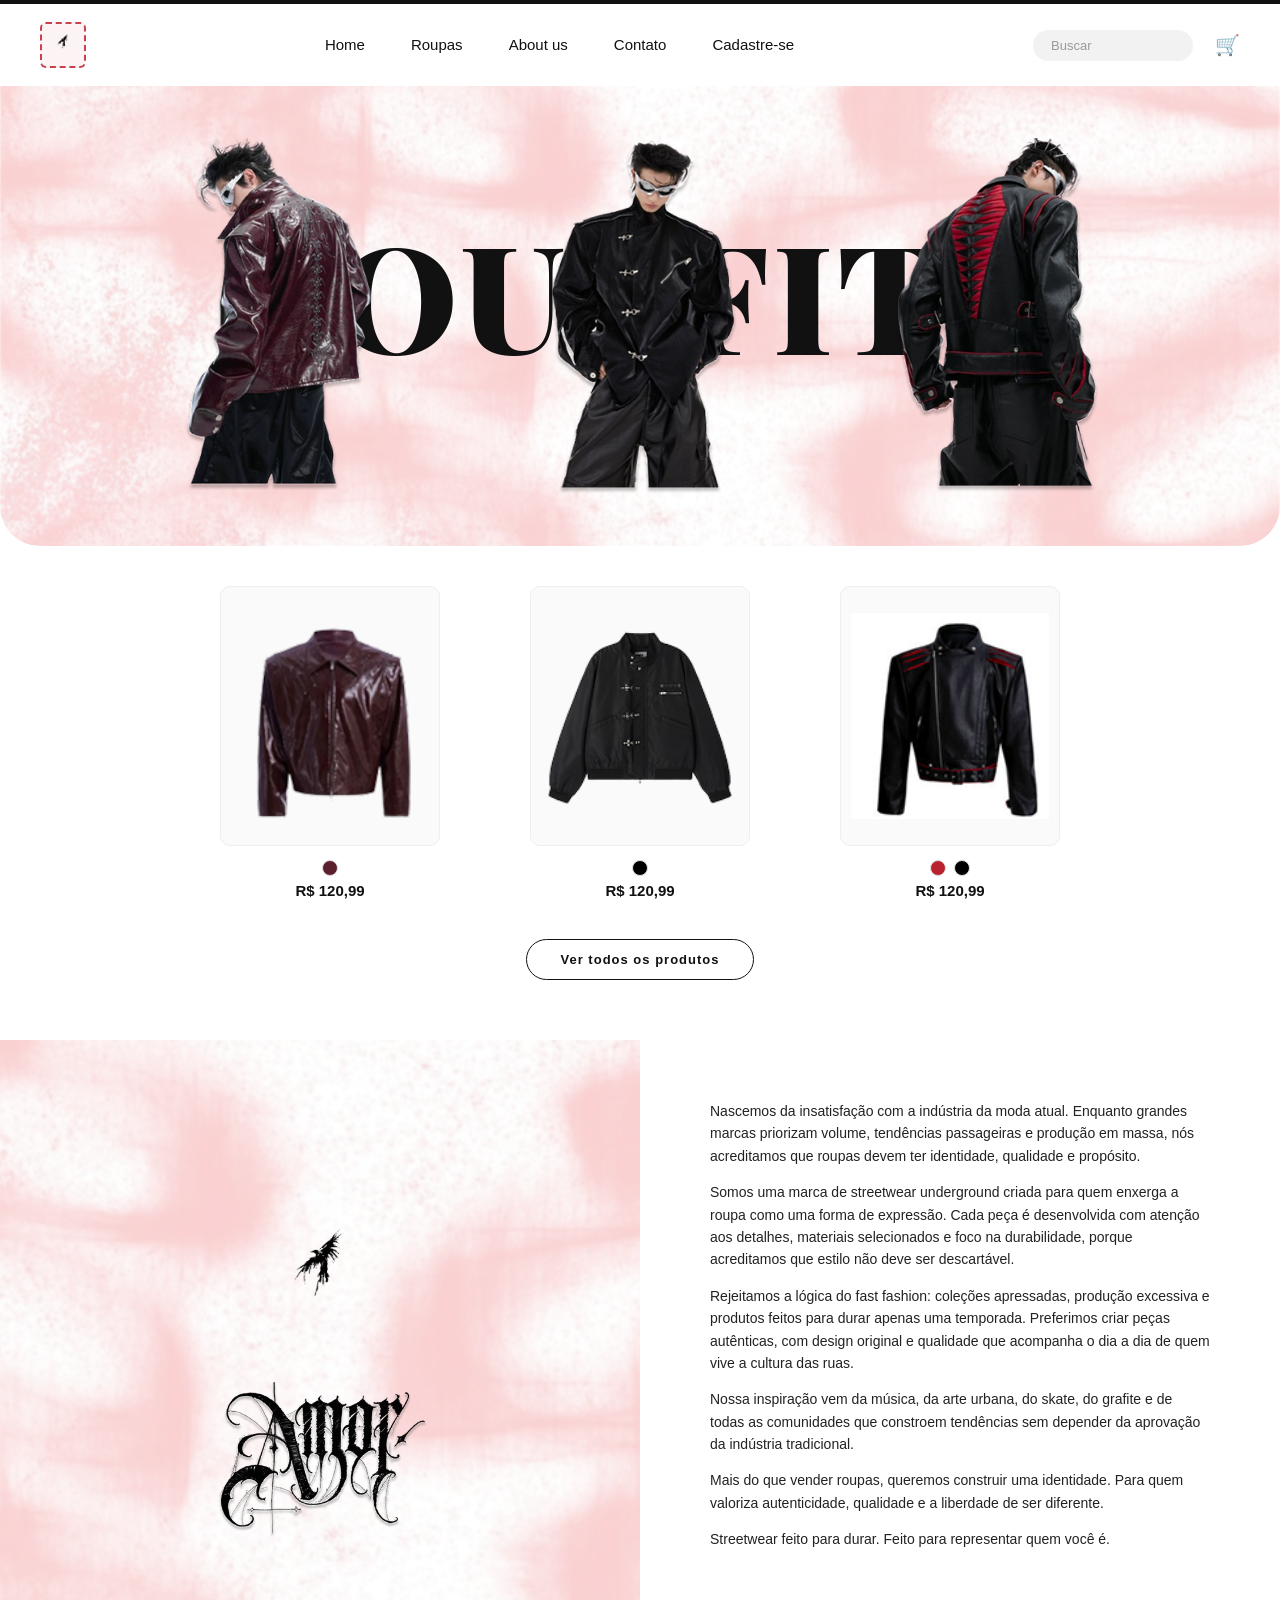
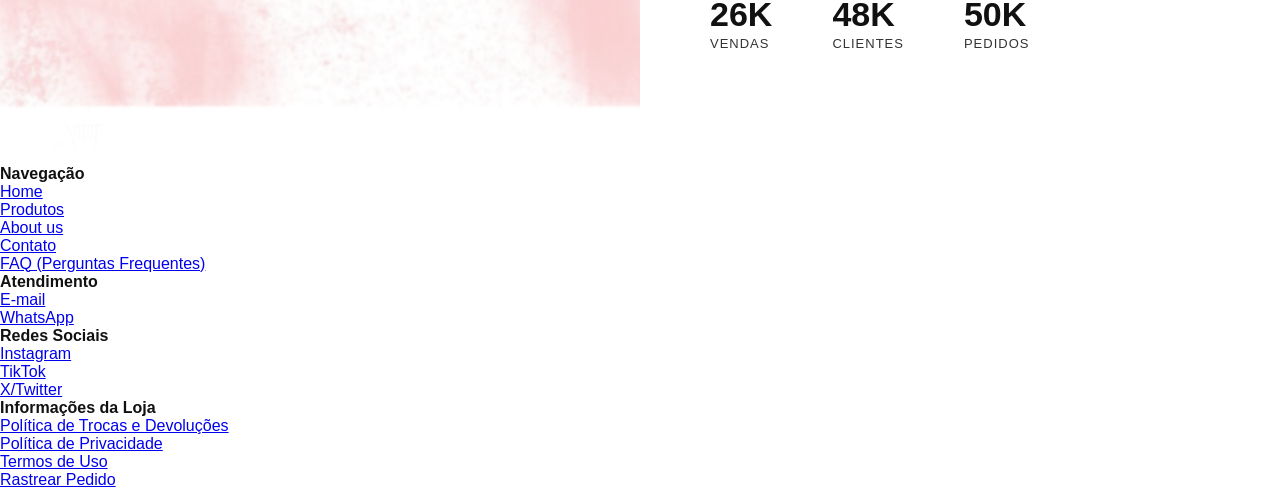
==== index.html @ 6be5a459 "Add files via upload" ====
<!DOCTYPE html>
<html lang="pt-BR">
<head>
<meta charset="UTF-8">
<meta name="viewport" content="width=device-width, initial-scale=1.0">
<title>OUTFIT — Loja</title>
<link rel="preconnect" href="https://fonts.googleapis.com">
<link rel="preconnect" href="https://fonts.gstatic.com" crossorigin>
<link href="https://fonts.googleapis.com/css2?family=Playfair+Display+SC:wght@400;700;900&display=swap" rel="stylesheet">
<link rel="stylesheet" href="style.css">
</head>
<body>

  <div class="topo"></div>

  <header>
    <div class="logo"><img src="logo-corvo.png" alt="Logo Amor" style="width:100%;height:100%;object-fit:contain;"></div>
    <nav>
      <ul>
        <li><a href="index.html">Home</a></li>
        <li><a href="roupas.html">Roupas</a></li>
        <li><a href="#sobre">About us</a></li>
        <li><a href="contact.html">Contato</a></li>
        <li><a href="cadastro.html">Cadastre-se</a></li>
      </ul>
    </nav>
    <div class="topo-dir">
      <div class="busca">Buscar</div>
      <a href="carrinho.html" class="carrinho" style="text-decoration:none; color:inherit;">🛒</a>
    </div>
  </header>

  <section class="capa">
    <div class="capa-titulo">OUTFIT</div>
    <div class="capa-modelos">
      <div class="modelo" style="border:none;background:none;">
        <img src="foto1.png" alt="Modelo jaqueta vinho" style="width:100%;height:100%;object-fit:contain;object-position:bottom;">
      </div>
      <div class="modelo" style="border:none;background:none;">
        <img src="foto2.png" alt="Modelo jaqueta preta" style="width:100%;height:100%;object-fit:contain;object-position:bottom;">
      </div>
      <div class="modelo" style="border:none;background:none;">
        <img src="foto3.png" alt="Modelo jaqueta preta e vermelha" style="width:100%;height:100%;object-fit:contain;object-position:bottom;">
      </div>
    </div>
  </section>

  <section class="produtos">
    <div class="produto">
      <div class="produto-foto" style="border:1px solid #eee;background:#fafafa;">
        <img src="produto1.png" alt="Jaqueta vinho" style="width:100%;height:100%;object-fit:contain;">
      </div>
      <div class="cores">
        <div class="cor" style="background:#5c1f2e;"></div>
      </div>
      <div class="preco">R$ 120,99</div>
    </div>

    <div class="produto">
      <div class="produto-foto" style="border:1px solid #eee;background:#fafafa;">
        <img src="produto2.png" alt="Jaqueta preta" style="width:100%;height:100%;object-fit:contain;">
      </div>
      <div class="cores">
        <div class="cor" style="background:#000;"></div>
      </div>
      <div class="preco">R$ 120,99</div>
    </div>

    <div class="produto">
      <div class="produto-foto" style="border:1px solid #eee;background:#fafafa;">
        <img src="produto3.png" alt="Jaqueta preta e vermelha" style="width:100%;height:100%;object-fit:contain;">
      </div>
      <div class="cores">
        <div class="cor" style="background:#b8232f;"></div>
        <div class="cor" style="background:#000;"></div>
      </div>
      <div class="preco">R$ 120,99</div>
    </div>
  </section>

  <div class="vertudo">
    <a href="roupas.html" class="btn-vertudo">Ver todos os produtos</a>
  </div>

  <section class="sobre" id="sobre">
    <div class="sobre-foto" style="border:none; background: url('marmore.png') center/cover no-repeat; position:relative;">
      <img src="logo-corvo.png" alt="Corvo" style="width:35%; max-width:160px; margin-bottom:10px;">
      <img src="amor.png" alt="Amor" style="width:60%; max-width:260px;">
    </div>
    <div class="sobre-texto">
      <p>Nascemos da insatisfação com a indústria da moda atual. Enquanto grandes marcas priorizam volume, tendências passageiras e produção em massa, nós acreditamos que roupas devem ter identidade, qualidade e propósito.</p>
      <p>Somos uma marca de streetwear underground criada para quem enxerga a roupa como uma forma de expressão. Cada peça é desenvolvida com atenção aos detalhes, materiais selecionados e foco na durabilidade, porque acreditamos que estilo não deve ser descartável.</p>
      <p>Rejeitamos a lógica do fast fashion: coleções apressadas, produção excessiva e produtos feitos para durar apenas uma temporada. Preferimos criar peças autênticas, com design original e qualidade que acompanha o dia a dia de quem vive a cultura das ruas.</p>
      <p>Nossa inspiração vem da música, da arte urbana, do skate, do grafite e de todas as comunidades que constroem tendências sem depender da aprovação da indústria tradicional.</p>
      <p>Mais do que vender roupas, queremos construir uma identidade. Para quem valoriza autenticidade, qualidade e a liberdade de ser diferente.</p>
      <p>Streetwear feito para durar. Feito para representar quem você é.</p>

      <div class="sobre-numeros">
        <div>
          <div class="stat-valor">26K</div>
          <div class="stat-rotulo">VENDAS</div>
        </div>
        <div>
          <div class="stat-valor">48K</div>
          <div class="stat-rotulo">CLIENTES</div>
        </div>
        <div>
          <div class="stat-valor">50K</div>
          <div class="stat-rotulo">PEDIDOS</div>
        </div>
      </div>
    </div>
  </section>

 
  <footer class="rodape">
    <div class="rodape-int">
      <div class="rodape-logo" style="border:none; background:none; flex-direction:column;">
        <img src="logo-corvo.png" alt="Corvo" style="width:40px; margin-bottom:6px; filter:invert(1);">
        <img src="amor.png" alt="Amor" style="width:70px; filter:invert(1);">
      </div>

      <div class="rodape-col">
        <h4>Navegação</h4>
        <ul>
          <li><a href="index.html">Home</a></li>
          <li><a href="roupas.html">Produtos</a></li>
          <li><a href="#sobre">About us</a></li>
          <li><a href="contact.html">Contato</a></li>
          <li><a href="#">FAQ (Perguntas Frequentes)</a></li>
        </ul>
      </div>

      <div class="rodape-col">
        <h4>Atendimento</h4>
        <ul>
          <li><a href="mailto:contato@suaempresa.com">E-mail</a></li>
          <li><a href="#">WhatsApp</a></li>
        </ul>
      </div>

      <div class="rodape-col">
        <h4>Redes Sociais</h4>
        <ul>
          <li><a href="#">Instagram</a></li>
          <li><a href="#">TikTok</a></li>
          <li><a href="#">X/Twitter</a></li>
        </ul>
      </div>

      <div class="rodape-col">
        <h4>Informações da Loja</h4>
        <ul>
          <li><a href="#">Política de Trocas e Devoluções</a></li>
          <li><a href="#">Política de Privacidade</a></li>
          <li><a href="#">Termos de Uso</a></li>
          <li><a href="#">Rastrear Pedido</a></li>
        </ul>
      </div>
    </div>
  </footer>

</body>
</html>
---- style.css ----
:root{
    --bg-pink-start: #fbdcdc;
    --bg-pink-end: #ffffff;
    --black: #111111;
    --gray: #666666;
    --line: #e5e5e5;
    --placeholder-border: #c9414c;
    --placeholder-bg: rgba(201,65,76,0.06);
  }

  *{ box-sizing: border-box; margin:0; padding:0; }

  body{
    font-family: 'Helvetica Neue', Arial, sans-serif;
    color: var(--black);
    background:#fff;
  }

  /* ===== TOPO PRETO ===== */
  .topo{
    height: 4px;
    background: var(--black);
    width: 100%;
  }

  /* ===== NAVBAR ===== */
  header{
    display:flex;
    align-items:center;
    justify-content:space-between;
    padding: 18px 40px;
    background:#fff;
  }

  .logo{
    width: 46px;
    height: 46px;
    display:flex;
    align-items:center;
    justify-content:center;
    border: 2px dashed var(--placeholder-border);
    background: var(--placeholder-bg);
    border-radius: 6px;
    font-size: 9px;
    text-align:center;
    color: var(--placeholder-border);
    line-height:1.1;
    padding:2px;
  }

  nav ul{
    display:flex;
    gap: 46px;
    list-style:none;
  }

  nav a{
    text-decoration:none;
    color: var(--black);
    font-size: 15px;
    position:relative;
  }

  .nav-edit-tag{
    position:absolute;
    top:-16px;
    left:50%;
    transform:translateX(-50%);
    font-size:8px;
    color: var(--placeholder-border);
    white-space:nowrap;
    font-weight:bold;
  }

  .topo-dir{
    display:flex;
    align-items:center;
    gap: 22px;
  }

  .busca{
    background:#f2f2f2;
    border-radius: 20px;
    padding: 8px 18px;
    font-size: 13px;
    color: #999;
    width: 160px;
  }

  .carrinho{
    font-size: 20px;
  }

  /* ===== HERO ===== */
  .capa{
    position:relative;
    background: url('marmore.png') center/cover no-repeat;
    border-radius: 0 0 40px 40px;
    padding: 40px 0 0 0;
    overflow:hidden;
    min-height: 460px;
  }

  .capa-titulo{
    font-family: 'Playfair Display SC', Georgia, serif;
    position:absolute;
    top: 45%;
    left:0;
    right:0;
    transform: translateY(-50%);
    text-align:center;
    font-size: 150px;
    font-weight: 800;
    letter-spacing: 4px;
    color: var(--black);
    z-index: 1;
    user-select:none;
    white-space:nowrap;
    overflow:hidden;
  }

  .capa-modelos{
    position:relative;
    z-index: 2;
    display:flex;
    justify-content:center;
    align-items:flex-end;
    gap: 60px;
    padding: 0 40px;
  }

  .modelo{
    width: 300px;
    height: 380px;
    border: 3px dashed var(--placeholder-border);
    background: var(--placeholder-bg);
    border-radius: 12px 12px 0 0;
    display:flex;
    flex-direction:column;
    align-items:center;
    justify-content:center;
    text-align:center;
    color: var(--placeholder-border);
    font-size: 13px;
    font-weight:600;
    padding: 12px;
    line-height:1.4;
  }

  .modelo .num{
    font-size: 34px;
    font-weight:800;
    margin-bottom: 6px;
  }

  /* ===== PRODUTOS ===== */
  .produtos{
    display:flex;
    justify-content:center;
    gap: 90px;
    padding: 40px 40px 80px;
    flex-wrap:wrap;
  }

  .produto{
    width: 220px;
    text-align:center;
  }

  .produto-foto{
    width: 220px;
    height: 260px;
    border: 3px dashed var(--placeholder-border);
    background: var(--placeholder-bg);
    border-radius: 10px;
    display:flex;
    flex-direction:column;
    align-items:center;
    justify-content:center;
    color: var(--placeholder-border);
    font-size: 13px;
    font-weight:600;
    margin-bottom: 14px;
    line-height:1.4;
    padding: 10px;
  }

  .produto-foto .num{
    font-size: 28px;
    font-weight:800;
    margin-bottom: 6px;
  }

  .cores{
    display:flex;
    justify-content:center;
    align-items:center;
    gap: 8px;
    margin-bottom: 6px;
  }

  .cor{
    width: 16px;
    height: 16px;
    border-radius:50%;
    border: 1px solid #ddd;
  }

  .preco{
    font-size: 15px;
    font-weight:600;
    color: var(--black);
  }

  .vertudo{
    text-align:center;
    margin-top: -40px;
    margin-bottom: 60px;
  }

  .btn-vertudo{
    display:inline-block;
    border: 1.5px solid var(--black);
    color: var(--black);
    text-decoration:none;
    font-size: 13px;
    font-weight:600;
    letter-spacing: 1px;
    padding: 12px 34px;
    border-radius: 30px;
    transition: all .15s ease;
  }

  .btn-vertudo:hover{
    background: var(--black);
    color: #fff;
  }

  /* ===== RODAPÉ ===== */
 
  /* ===== LEGENDA / INSTRUÇÕES ===== */
  /* ===== SOBRE / MANIFESTO ===== */
  .sobre{
    display:flex;
    min-height: 620px;
  }

  .sobre-foto{
    width: 50%;
    border: 3px dashed var(--placeholder-border);
    background: var(--placeholder-bg);
    display:flex;
    flex-direction:column;
    align-items:center;
    justify-content:center;
    text-align:center;
    color: var(--placeholder-border);
    font-size: 14px;
    font-weight:600;
    line-height:1.5;
    padding: 20px;
  }

  .sobre-foto .num{
    font-size: 32px;
    font-weight:800;
    margin-bottom: 8px;
  }

  .sobre-texto{
    width: 50%;
    display:flex;
    flex-direction:column;
    justify-content:center;
    padding: 60px 70px;
  }

  .sobre-texto p{
    font-size: 14px;
    line-height: 1.6;
    color: #222;
    margin-bottom: 14px;
  }

  .sobre-numeros{
    display:flex;
    gap: 60px;
    margin-top: 30px;
  }

  .stat-valor{
    font-size: 34px;
    font-weight: 800;
    color: var(--black);
  }

  .stat-rotulo{
    font-size: 13px;
    letter-spacing: 1px;
    color: #333;
    margin-top: 2px;
  }

  @media (max-width: 900px){
    .sobre{ flex-direction: column; }
    .sobre-foto, .sobre-texto{ width: 100%; }
    .sobre-texto{ padding: 40px 24px; }
    .sobre-numeros{ flex-wrap: wrap; gap: 30px; }
  }

  .instrucoes{
    max-width: 900px;
    margin: 0 auto 80px;
    padding: 30px 40px;
    border-top: 2px solid var(--line);
  }

  .instrucoes h2{
    font-size: 20px;
    margin-bottom: 18px;
  }

  .instrucoes ol{
    padding-left: 20px;
    display:flex;
    flex-direction:column;
    gap: 12px;
  }

  .instrucoes li{
    font-size: 14px;
    color: #333;
    line-height:1.5;
  }

  .instrucoes b{
    color: var(--placeholder-border);
  }

  code{
    background:#f2f2f2;
    padding: 2px 6px;
    border-radius: 4px;
    font-size: 13px;
  }

  @media (max-width: 1000px){
    .capa-titulo{ font-size: 90px; }
    .capa-modelos{ gap: 20px; flex-wrap: wrap; }
    .modelo{ width: 45%; height: 300px; }
    .produtos{ gap: 40px; }
    nav ul{ gap: 20px; }
    header{ padding: 14px 18px; }
  }

  @media (max-width: 600px){
    .capa-titulo{ font-size: 46px; }
    nav ul{ display:none; }
    .busca{ width: 100px; }
    .modelo{ width: 100%; height: 260px; }
  }
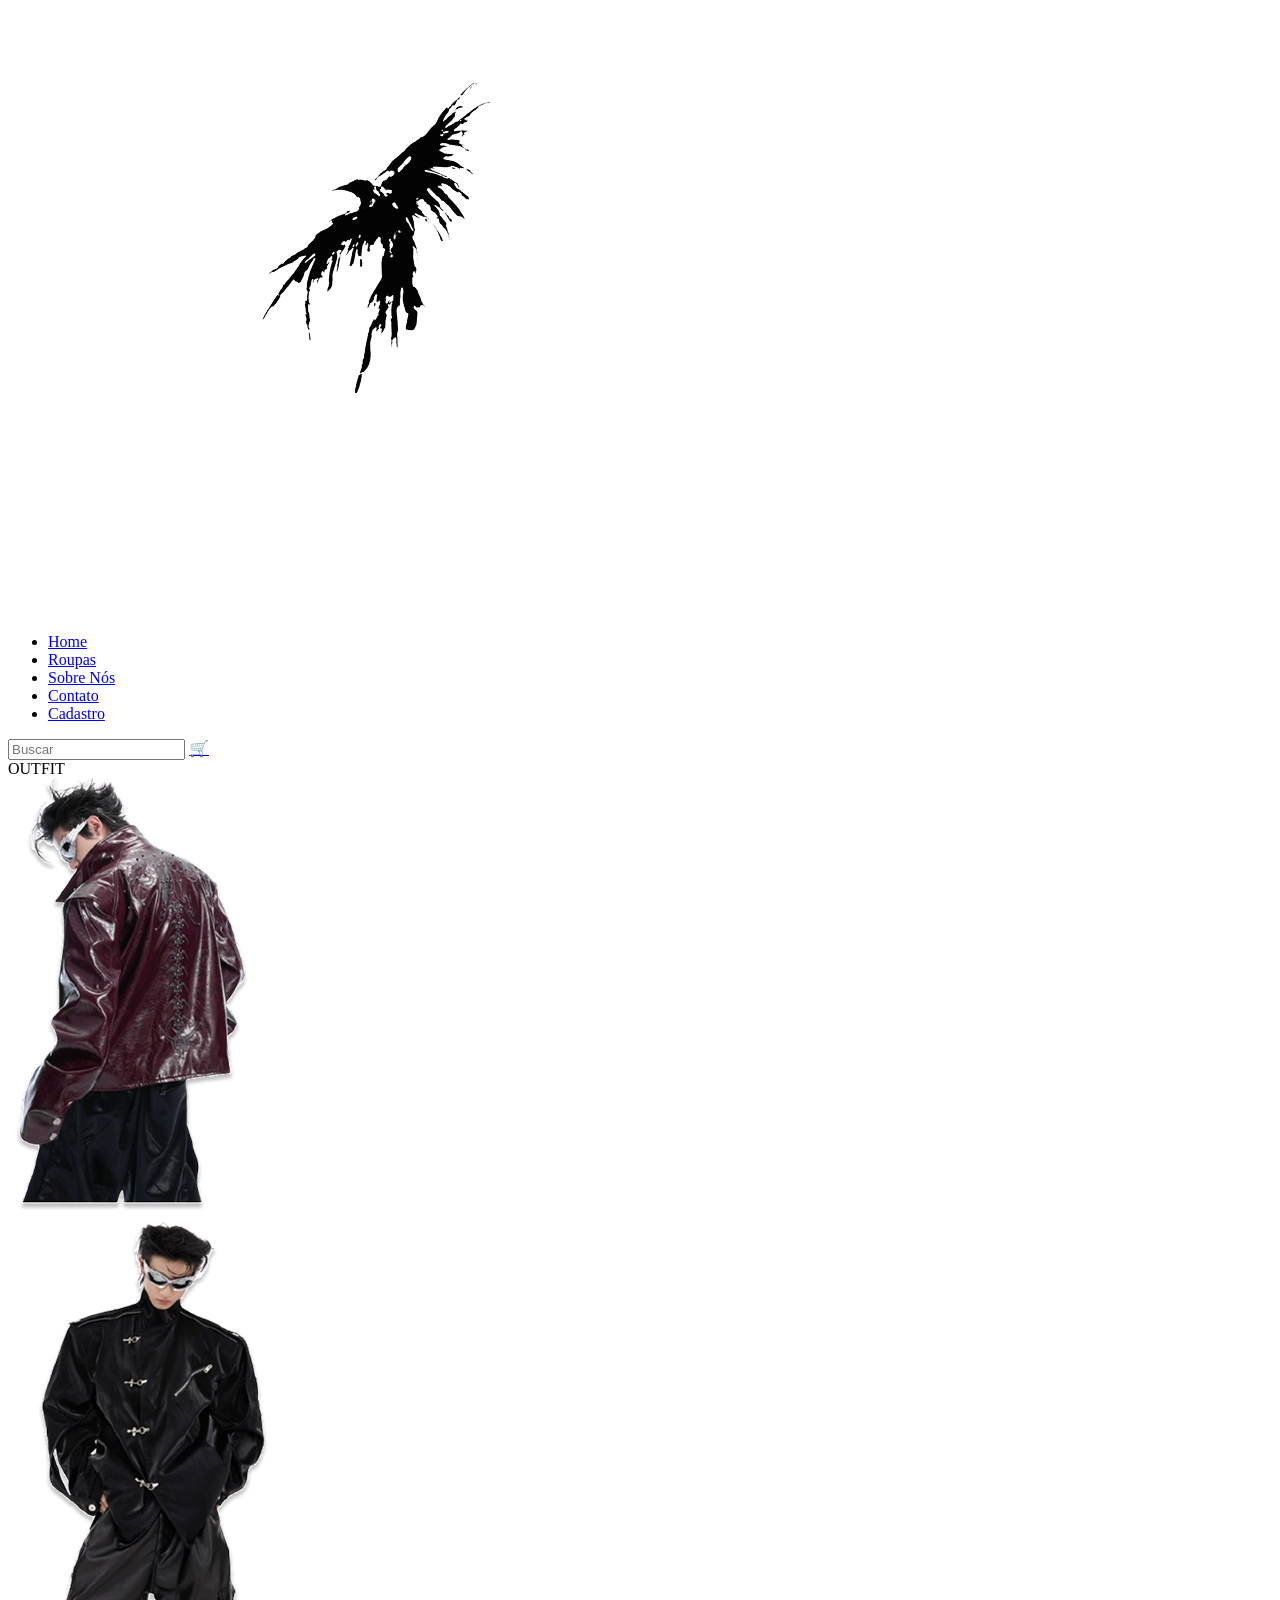
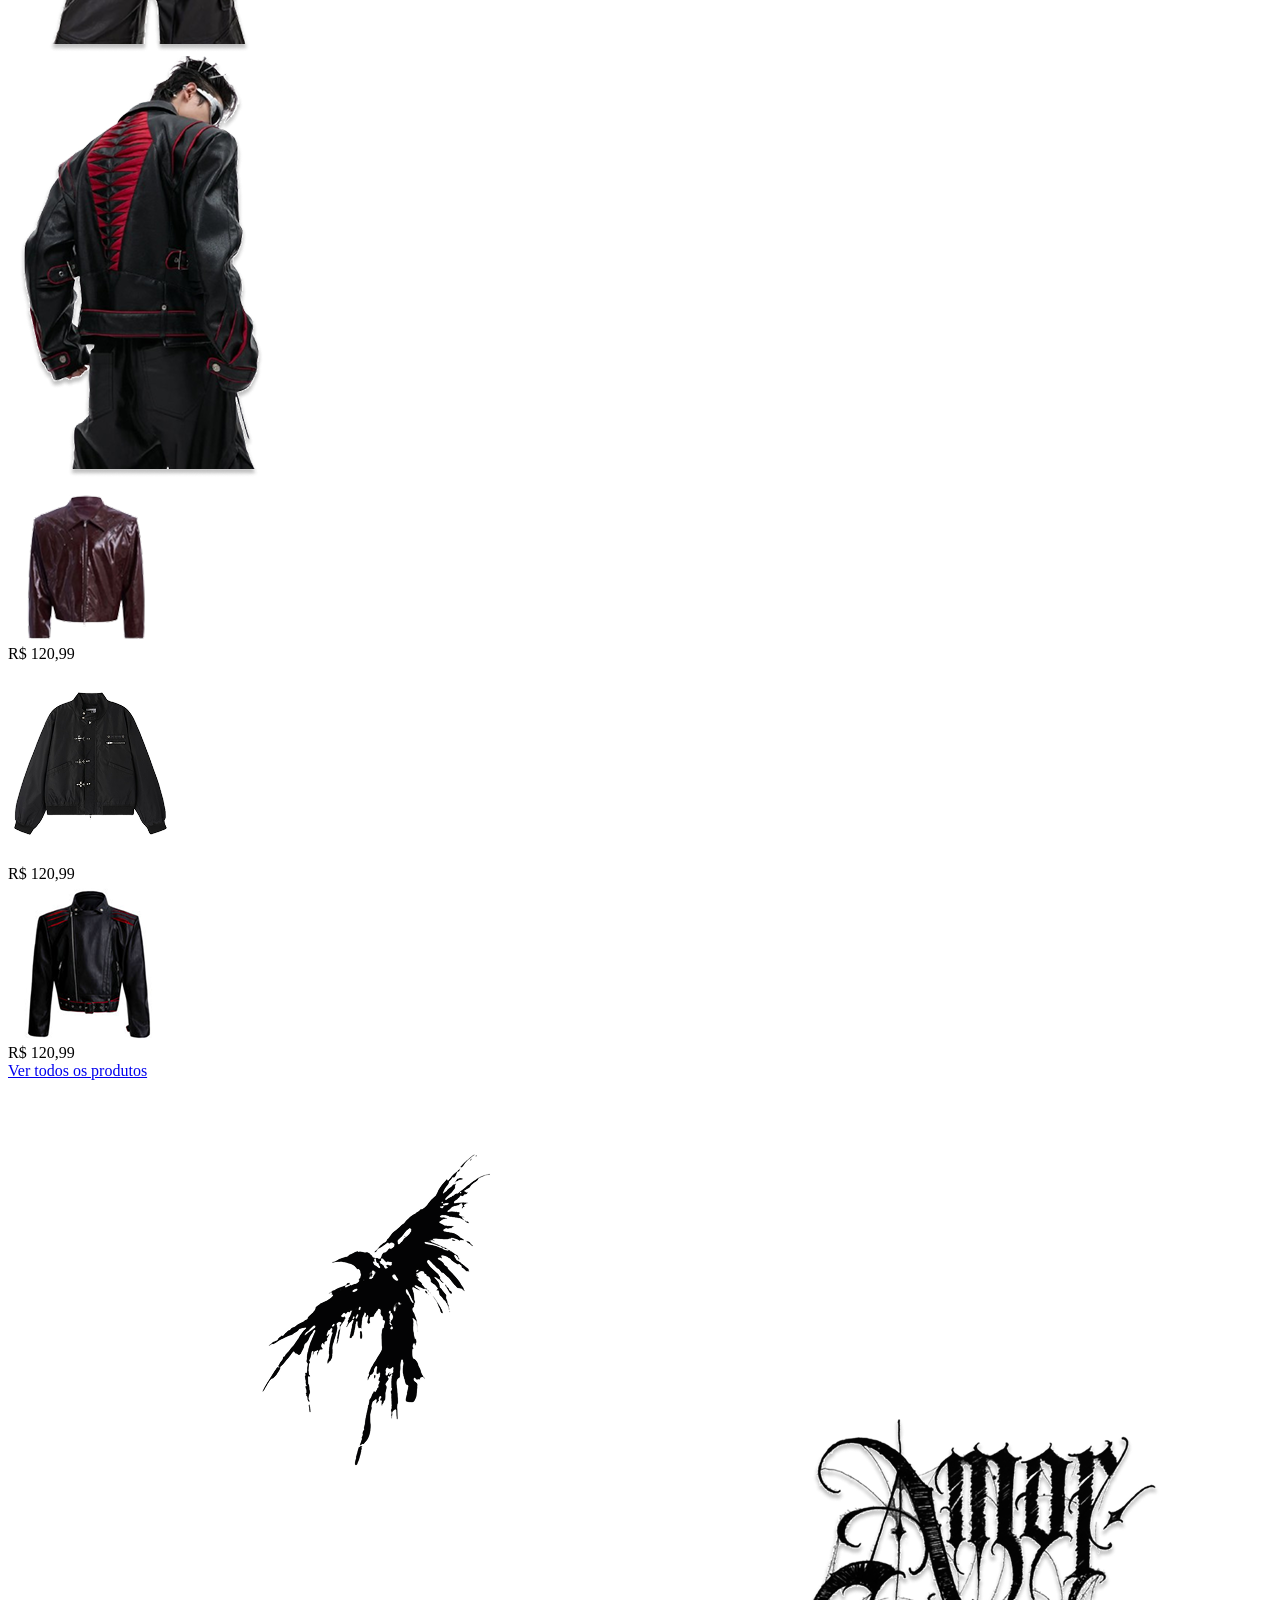
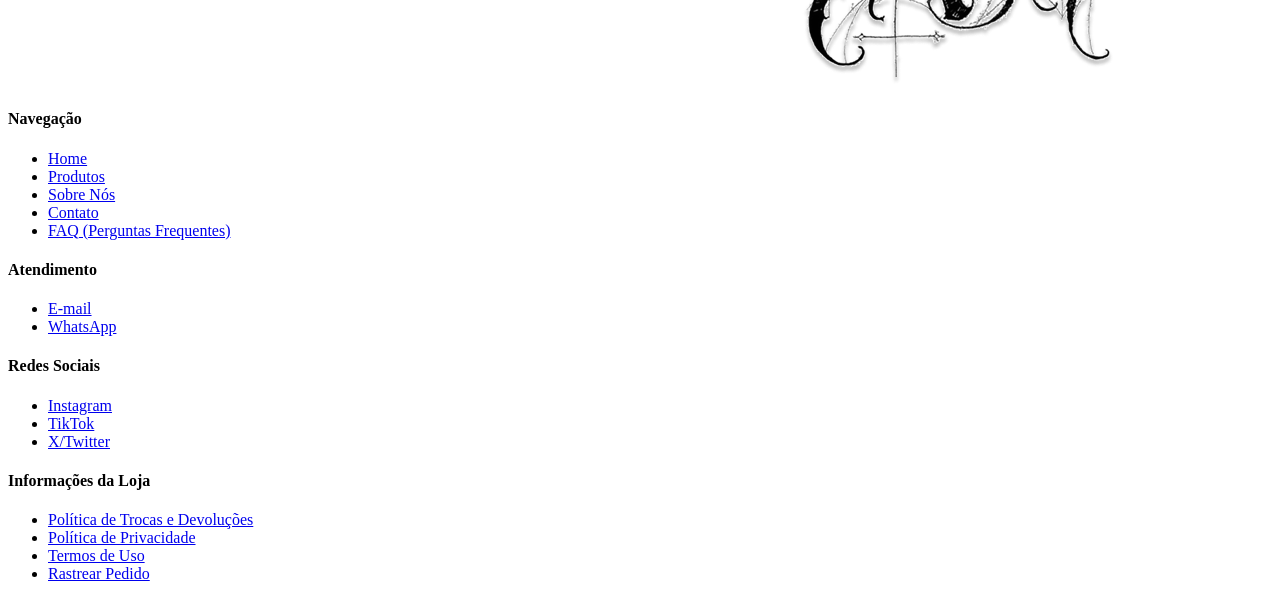
==== commit e33b71d5: "Update index.html" ====
--- a/index.html
+++ b/index.html
@@ -3,76 +3,76 @@
 <head>
 <meta charset="UTF-8">
 <meta name="viewport" content="width=device-width, initial-scale=1.0">
-<title>OUTFIT — Loja</title>
+<title>AMOR — Loja</title>
 <link rel="preconnect" href="https://fonts.googleapis.com">
 <link rel="preconnect" href="https://fonts.gstatic.com" crossorigin>
 <link href="https://fonts.googleapis.com/css2?family=Playfair+Display+SC:wght@400;700;900&display=swap" rel="stylesheet">
-<link rel="stylesheet" href="style.css">
+<link rel="stylesheet" href="styles.css">
 </head>
-<body>
+<body class="pagina-inicial">
 
   <div class="topo"></div>
 
   <header>
-    <div class="logo"><img src="logo-corvo.png" alt="Logo Amor" style="width:100%;height:100%;object-fit:contain;"></div>
+    <div class="logo"><img src="logo-corvo.png" alt="Logo Amor"></div>
     <nav>
       <ul>
         <li><a href="index.html">Home</a></li>
         <li><a href="roupas.html">Roupas</a></li>
-        <li><a href="#sobre">About us</a></li>
+        <li><a href="sobre.html">Sobre Nós</a></li>
         <li><a href="contact.html">Contato</a></li>
-        <li><a href="cadastro.html">Cadastre-se</a></li>
+        <li><a href="cadastro.html">Cadastro</a></li>
       </ul>
     </nav>
     <div class="topo-dir">
-      <div class="busca">Buscar</div>
-      <a href="carrinho.html" class="carrinho" style="text-decoration:none; color:inherit;">🛒</a>
+      <input type="text" class="busca" placeholder="Buscar">
+      <a href="carrinho.html" class="carrinho">🛒</a>
     </div>
   </header>
 
   <section class="capa">
     <div class="capa-titulo">OUTFIT</div>
     <div class="capa-modelos">
-      <div class="modelo" style="border:none;background:none;">
-        <img src="foto1.png" alt="Modelo jaqueta vinho" style="width:100%;height:100%;object-fit:contain;object-position:bottom;">
+      <div class="modelo">
+        <img src="foto1.png" alt="Modelo jaqueta vinho">
       </div>
-      <div class="modelo" style="border:none;background:none;">
-        <img src="foto2.png" alt="Modelo jaqueta preta" style="width:100%;height:100%;object-fit:contain;object-position:bottom;">
+      <div class="modelo">
+        <img src="foto2.png" alt="Modelo jaqueta preta">
       </div>
-      <div class="modelo" style="border:none;background:none;">
-        <img src="foto3.png" alt="Modelo jaqueta preta e vermelha" style="width:100%;height:100%;object-fit:contain;object-position:bottom;">
+      <div class="modelo">
+        <img src="foto3.png" alt="Modelo jaqueta preta e vermelha">
       </div>
     </div>
   </section>
 
   <section class="produtos">
     <div class="produto">
-      <div class="produto-foto" style="border:1px solid #eee;background:#fafafa;">
-        <img src="produto1.png" alt="Jaqueta vinho" style="width:100%;height:100%;object-fit:contain;">
+      <div class="produto-foto">
+        <img src="produto1.png" alt="Jaqueta vinho">
       </div>
       <div class="cores">
-        <div class="cor" style="background:#5c1f2e;"></div>
+        <div class="cor cor-vinho"></div>
       </div>
       <div class="preco">R$ 120,99</div>
     </div>
 
     <div class="produto">
-      <div class="produto-foto" style="border:1px solid #eee;background:#fafafa;">
-        <img src="produto2.png" alt="Jaqueta preta" style="width:100%;height:100%;object-fit:contain;">
+      <div class="produto-foto">
+        <img src="produto2.png" alt="Jaqueta preta">
       </div>
       <div class="cores">
-        <div class="cor" style="background:#000;"></div>
+        <div class="cor cor-preto"></div>
       </div>
       <div class="preco">R$ 120,99</div>
     </div>
 
     <div class="produto">
-      <div class="produto-foto" style="border:1px solid #eee;background:#fafafa;">
-        <img src="produto3.png" alt="Jaqueta preta e vermelha" style="width:100%;height:100%;object-fit:contain;">
+      <div class="produto-foto">
+        <img src="produto3.png" alt="Jaqueta preta e vermelha">
       </div>
       <div class="cores">
-        <div class="cor" style="background:#b8232f;"></div>
-        <div class="cor" style="background:#000;"></div>
+        <div class="cor cor-vermelho"></div>
+        <div class="cor cor-preto"></div>
       </div>
       <div class="preco">R$ 120,99</div>
     </div>
@@ -82,42 +82,11 @@
     <a href="roupas.html" class="btn-vertudo">Ver todos os produtos</a>
   </div>
 
-  <section class="sobre" id="sobre">
-    <div class="sobre-foto" style="border:none; background: url('marmore.png') center/cover no-repeat; position:relative;">
-      <img src="logo-corvo.png" alt="Corvo" style="width:35%; max-width:160px; margin-bottom:10px;">
-      <img src="amor.png" alt="Amor" style="width:60%; max-width:260px;">
-    </div>
-    <div class="sobre-texto">
-      <p>Nascemos da insatisfação com a indústria da moda atual. Enquanto grandes marcas priorizam volume, tendências passageiras e produção em massa, nós acreditamos que roupas devem ter identidade, qualidade e propósito.</p>
-      <p>Somos uma marca de streetwear underground criada para quem enxerga a roupa como uma forma de expressão. Cada peça é desenvolvida com atenção aos detalhes, materiais selecionados e foco na durabilidade, porque acreditamos que estilo não deve ser descartável.</p>
-      <p>Rejeitamos a lógica do fast fashion: coleções apressadas, produção excessiva e produtos feitos para durar apenas uma temporada. Preferimos criar peças autênticas, com design original e qualidade que acompanha o dia a dia de quem vive a cultura das ruas.</p>
-      <p>Nossa inspiração vem da música, da arte urbana, do skate, do grafite e de todas as comunidades que constroem tendências sem depender da aprovação da indústria tradicional.</p>
-      <p>Mais do que vender roupas, queremos construir uma identidade. Para quem valoriza autenticidade, qualidade e a liberdade de ser diferente.</p>
-      <p>Streetwear feito para durar. Feito para representar quem você é.</p>
-
-      <div class="sobre-numeros">
-        <div>
-          <div class="stat-valor">26K</div>
-          <div class="stat-rotulo">VENDAS</div>
-        </div>
-        <div>
-          <div class="stat-valor">48K</div>
-          <div class="stat-rotulo">CLIENTES</div>
-        </div>
-        <div>
-          <div class="stat-valor">50K</div>
-          <div class="stat-rotulo">PEDIDOS</div>
-        </div>
-      </div>
-    </div>
-  </section>
-
- 
   <footer class="rodape">
     <div class="rodape-int">
-      <div class="rodape-logo" style="border:none; background:none; flex-direction:column;">
-        <img src="logo-corvo.png" alt="Corvo" style="width:40px; margin-bottom:6px; filter:invert(1);">
-        <img src="amor.png" alt="Amor" style="width:70px; filter:invert(1);">
+      <div class="rodape-logo">
+        <img src="logo-corvo.png" alt="Corvo" class="logo-corvo-img">
+        <img src="amor.png" alt="Amor" class="logo-amor-img">
       </div>
 
       <div class="rodape-col">
@@ -125,7 +94,7 @@
         <ul>
           <li><a href="index.html">Home</a></li>
           <li><a href="roupas.html">Produtos</a></li>
-          <li><a href="#sobre">About us</a></li>
+          <li><a href="sobre.html">Sobre Nós</a></li>
           <li><a href="contact.html">Contato</a></li>
           <li><a href="#">FAQ (Perguntas Frequentes)</a></li>
         </ul>
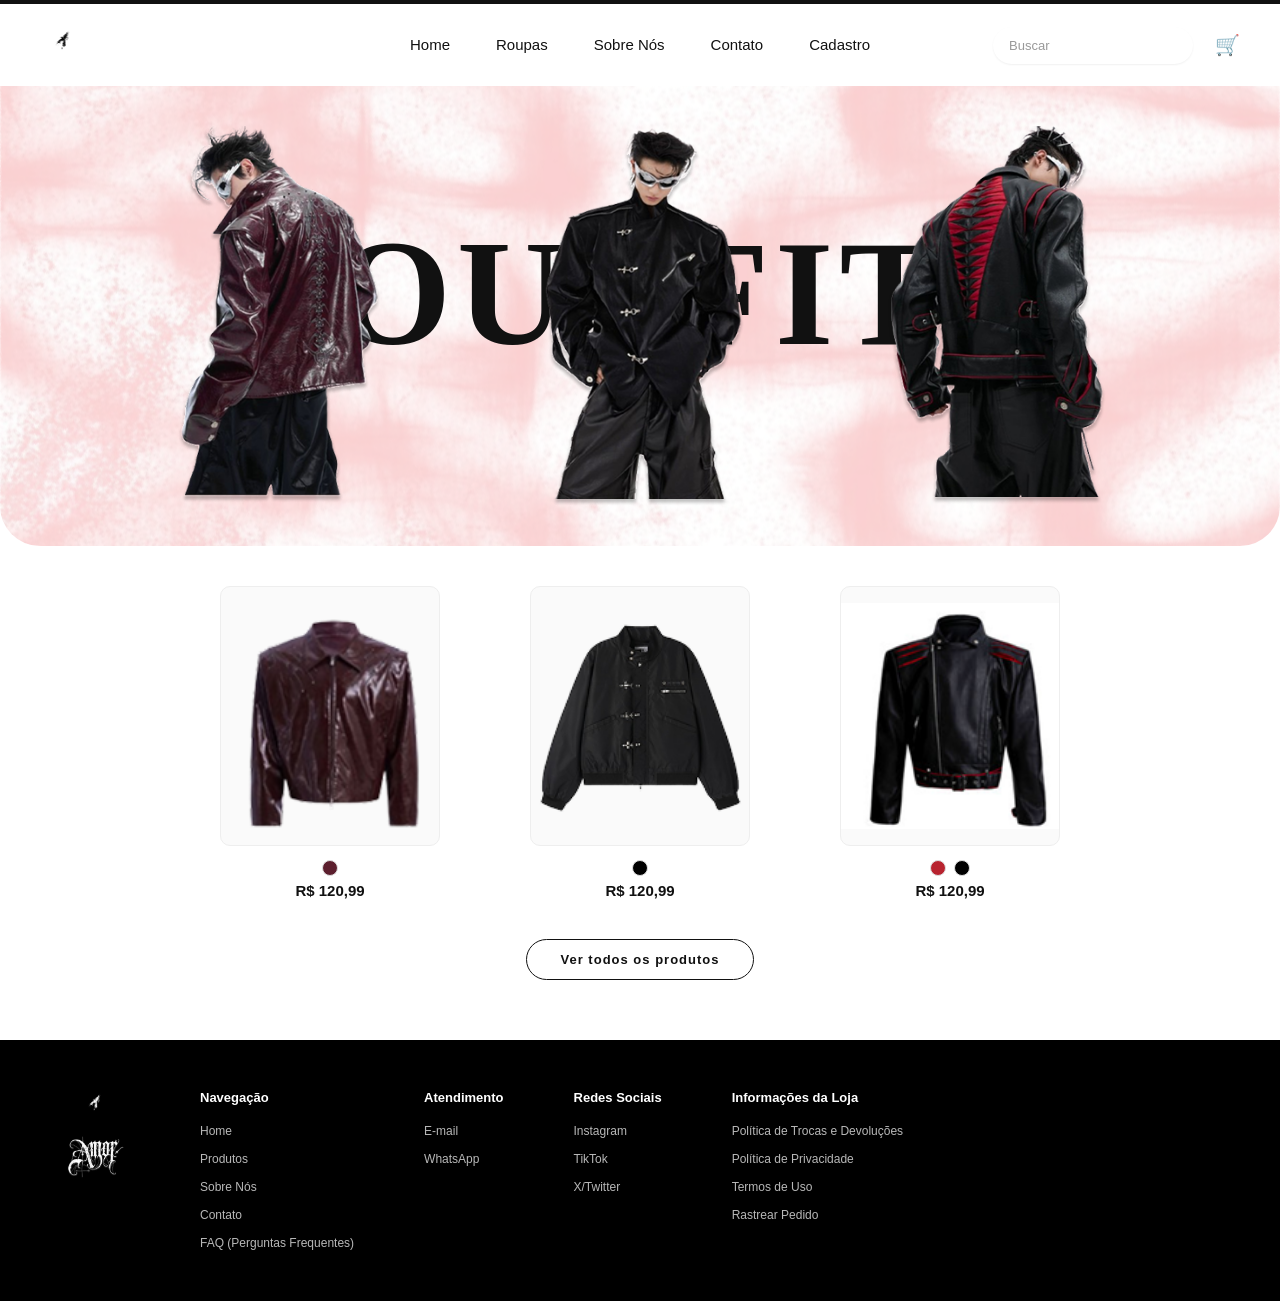
==== commit 216bff28: "Update index.html" ====
--- a/index.html
+++ b/index.html
@@ -3,7 +3,7 @@
 <head>
 <meta charset="UTF-8">
 <meta name="viewport" content="width=device-width, initial-scale=1.0">
-<title>AMOR — Loja</title>
+<title>ARMOR — Loja</title>
 <link rel="preconnect" href="https://fonts.googleapis.com">
 <link rel="preconnect" href="https://fonts.gstatic.com" crossorigin>
 <link href="https://fonts.googleapis.com/css2?family=Playfair+Display+SC:wght@400;700;900&display=swap" rel="stylesheet">
--- a/styles.css
+++ b/styles.css
@@ -0,0 +1,779 @@
+*{ box-sizing:border-box; margin:0; padding:0; }
+
+body{
+  font-family: 'Helvetica Neue', Arial, sans-serif;
+  color: #111111;
+  background:#fff;
+}
+
+code{
+  background:#f2f2f2;
+  padding:2px 6px;
+  border-radius:4px;
+  font-size:13px;
+}
+
+.topo{
+  height:4px;
+  background:#111111;
+  width:100%;
+}
+
+header{
+  display:grid;
+  grid-template-columns: 1fr auto 1fr;
+  align-items:center;
+  padding:18px 40px;
+  background:#fff;
+}
+
+.logo{
+  width:46px;
+  height:46px;
+  justify-self:start;
+}
+
+.logo img{
+  width:100%;
+  height:100%;
+  object-fit:contain;
+}
+
+nav{ justify-self:center; }
+
+nav ul{
+  display:flex;
+  gap:46px;
+  list-style:none;
+}
+
+nav a{
+  text-decoration:none;
+  color:#111111;
+  font-size:15px;
+}
+
+nav a:hover{
+  color:#c9414c;
+}
+
+.topo-dir{
+  display:flex;
+  align-items:center;
+  gap:22px;
+  justify-self:end;
+}
+
+.busca{
+  background:#f2f2f2;
+  border-radius:20px;
+  padding:8px 18px;
+  font-size:13px;
+  color:#333;
+  width:160px;
+  border:none;
+  outline:none;
+}
+
+.busca::placeholder{ color:#999; }
+
+.carrinho, .carrinho-icone{
+  font-size:20px;
+  text-decoration:none;
+  color:inherit;
+}
+
+.capa{
+  position:relative;
+  background:url('marmore.png') center/cover no-repeat;
+  overflow:hidden;
+}
+
+.capa-titulo{
+  font-family: 'Playfair Display SC', Georgia, serif;
+  font-weight:700;
+  letter-spacing:6px;
+  color:#111111;
+}
+
+.logo-corvo{
+  width:140px;
+  height:140px;
+  margin:0 auto 10px;
+}
+
+.logo-corvo img{
+  width:100%;
+  height:100%;
+  object-fit:contain;
+}
+
+.pagina-inicial .capa{
+  border-radius:0 0 40px 40px;
+  padding:40px 0 0 0;
+  min-height:460px;
+}
+
+.pagina-inicial .capa-titulo{
+  position:absolute;
+  top:45%;
+  left:0;
+  right:0;
+  transform:translateY(-50%);
+  text-align:center;
+  font-size:150px;
+  z-index:1;
+  user-select:none;
+  white-space:nowrap;
+  overflow:hidden;
+}
+
+.capa-modelos{
+  position:relative;
+  z-index:2;
+  display:flex;
+  justify-content:center;
+  align-items:flex-end;
+  gap:60px;
+  padding:0 40px;
+}
+
+.modelo{
+  width:300px;
+  height:380px;
+}
+
+.modelo img{
+  width:100%;
+  height:100%;
+  object-fit:contain;
+  object-position:bottom;
+}
+
+.pagina-roupas .capa,
+.pagina-contato .capa,
+.pagina-carrinho .capa,
+.pagina-sobre .capa{
+  padding:50px 0 60px;
+  text-align:center;
+}
+
+.pagina-roupas .capa-titulo,
+.pagina-contato .capa-titulo,
+.pagina-carrinho .capa-titulo,
+.pagina-sobre .capa-titulo{
+  font-size:56px;
+}
+
+.produtos{
+  display:flex;
+  justify-content:center;
+  gap:90px;
+  padding:40px 40px 80px;
+  flex-wrap:wrap;
+}
+
+.produto{
+  width:220px;
+  text-align:center;
+}
+
+.produto-foto{
+  width:220px;
+  height:260px;
+  border:1px solid #eee;
+  background:#fafafa;
+  border-radius:10px;
+  display:flex;
+  align-items:center;
+  justify-content:center;
+  margin-bottom:14px;
+  overflow:hidden;
+}
+
+.produto-foto img{
+  width:100%;
+  height:100%;
+  object-fit:contain;
+}
+
+.cores{
+  display:flex;
+  justify-content:center;
+  align-items:center;
+  gap:8px;
+  margin-bottom:6px;
+}
+
+.cor{
+  width:16px;
+  height:16px;
+  border-radius:50%;
+  border:1px solid #ddd;
+}
+
+.cor-vinho{ background:#5c1f2e; }
+.cor-preto{ background:#000; }
+.cor-vermelho{ background:#b8232f; }
+
+.preco{
+  font-size:15px;
+  font-weight:600;
+  color:#111111;
+}
+
+.vertudo{
+  text-align:center;
+  margin-top:-40px;
+  margin-bottom:60px;
+}
+
+.btn-vertudo{
+  display:inline-block;
+  border:1.5px solid #111111;
+  color:#111111;
+  text-decoration:none;
+  font-size:13px;
+  font-weight:600;
+  letter-spacing:1px;
+  padding:12px 34px;
+  border-radius:30px;
+  transition:all .15s ease;
+}
+
+.btn-vertudo:hover{
+  background:#111111;
+  color:#fff;
+}
+
+.sobre{
+  display:flex;
+  min-height:620px;
+}
+
+.sobre-foto{
+  width:50%;
+  background:url('marmore.png') center/cover no-repeat;
+  display:flex;
+  flex-direction:column;
+  align-items:center;
+  justify-content:center;
+  padding:20px;
+}
+
+.sobre-foto img{
+  display:block;
+}
+
+.sobre-foto img.logo-corvo-img{
+  width:35%;
+  max-width:160px;
+  margin-bottom:10px;
+}
+
+.sobre-foto img.logo-amor-img{
+  width:60%;
+  max-width:260px;
+}
+
+.sobre-texto{
+  width:50%;
+  display:flex;
+  flex-direction:column;
+  justify-content:center;
+  padding:60px 70px;
+}
+
+.sobre-texto p{
+  font-size:14px;
+  line-height:1.6;
+  color:#222;
+  margin-bottom:14px;
+}
+
+.sobre-numeros{
+  display:flex;
+  gap:60px;
+  margin-top:30px;
+}
+
+.stat-valor{
+  font-size:34px;
+  font-weight:800;
+  color:#111111;
+}
+
+.stat-rotulo{
+  font-size:13px;
+  letter-spacing:1px;
+  color:#333;
+  margin-top:2px;
+}
+
+.conteudo{
+  display:flex;
+  max-width:1200px;
+  margin:0 auto;
+  padding:40px 40px 100px;
+  gap:40px;
+  align-items:flex-start;
+}
+
+.lateral{
+  width:180px;
+  flex-shrink:0;
+  border-right:1px solid #e5e5e5;
+  padding-right:30px;
+}
+
+.lateral-busca{
+  background:#fbdede;
+  border-radius:20px;
+  padding:9px 18px;
+  font-size:13px;
+  color:#a15;
+  margin-bottom:26px;
+  border:none;
+  outline:none;
+  width:100%;
+}
+
+.lateral-busca::placeholder{ color:#a15; }
+
+.categorias{
+  list-style:none;
+  display:flex;
+  flex-direction:column;
+  gap:16px;
+}
+
+.categorias li{
+  font-size:13px;
+  color:#333;
+  text-align:center;
+  cursor:pointer;
+}
+
+.categorias li:hover{ color:#c9414c; }
+
+.grade{
+  flex:1;
+  display:grid;
+  grid-template-columns: repeat(4, 140px);
+  justify-content:space-between;
+  gap:30px 20px;
+}
+
+.produto-card{ text-align:left; }
+
+.produto-card .produto-foto{
+  width:140px;
+  height:150px;
+}
+
+.produto-meta{
+  display:flex;
+  align-items:center;
+  gap:8px;
+}
+
+.produto-meta .preco{
+  font-size:13px;
+  margin-left:auto;
+}
+
+.contato-wrap{
+  display:flex;
+  gap:60px;
+  max-width:1100px;
+  margin:0 auto;
+  padding:50px 40px 90px;
+  flex-wrap:wrap;
+}
+
+.form-contato{
+  flex:1;
+  min-width:280px;
+  display:flex;
+  flex-direction:column;
+  gap:20px;
+}
+
+.rotulo-campo{
+  font-size:11px;
+  color:#888;
+  margin-bottom:6px;
+  margin-left:20px;
+}
+
+.caixa-campo{
+  background:#fafafa;
+  border:1px solid #e5e5e5;
+  border-radius:20px;
+  padding:14px 20px;
+  box-shadow:0 2px 6px rgba(0,0,0,0.03);
+}
+
+.caixa-campo.textarea{ min-height:220px; }
+
+.caixa-campo input,
+.caixa-campo textarea{
+  border:none;
+  outline:none;
+  width:100%;
+  font-size:14px;
+  background:transparent;
+  resize:none;
+  font-family:inherit;
+}
+
+.caixa-campo.textarea textarea{ min-height:180px; }
+
+.info-contato{
+  flex:1;
+  min-width:280px;
+  font-size:14px;
+  line-height:1.7;
+  color:#222;
+}
+
+.info-contato p{ margin-bottom:22px; }
+.info-contato b{ color:#c9414c; }
+
+.caixa-carrinho, .caixa-resumo{
+  background:#fff;
+  border:1px solid #e5e5e5;
+  border-radius:16px;
+  padding:26px 28px;
+  box-shadow:0 2px 10px rgba(0,0,0,0.03);
+}
+
+.caixa-carrinho{ flex:2; min-width:400px; }
+.caixa-resumo{ flex:1; min-width:280px; }
+
+.pagina-carrinho .conteudo{
+  max-width:1150px;
+  gap:26px;
+  flex-wrap:wrap;
+}
+
+table{ width:100%; border-collapse:collapse; }
+
+thead th{
+  text-align:left;
+  font-size:12px;
+  font-weight:700;
+  color:#111111;
+  padding-bottom:14px;
+  border-bottom:2px solid #111111;
+}
+
+tbody td{
+  padding:18px 0;
+  border-bottom:1px solid #e5e5e5;
+  font-size:13px;
+  vertical-align:middle;
+}
+
+.celula-produto{
+  display:flex;
+  align-items:center;
+  gap:12px;
+}
+
+.miniatura{
+  width:50px;
+  height:50px;
+  border:2px dashed #c9414c;
+  background: repeating-conic-gradient(rgba(201,65,76,0.08) 0% 25%, #fff 0% 50%) 50% / 10px 10px;
+  border-radius:8px;
+  flex-shrink:0;
+  display:flex;
+  align-items:center;
+  justify-content:center;
+  font-size:8px;
+  color:#c9414c;
+  text-align:center;
+  line-height:1.1;
+}
+
+.nome-produto{ font-weight:600; font-size:13px; }
+.cor-produto{ font-size:11px; color:#888; }
+
+.contador{
+  display:inline-flex;
+  align-items:center;
+  gap:10px;
+  border:1px solid #e5e5e5;
+  border-radius:20px;
+  padding:4px 12px;
+  font-size:13px;
+}
+
+.contador button{
+  border:none;
+  background:none;
+  font-size:14px;
+  cursor:pointer;
+  color:#111111;
+}
+
+.btn-lixeira{
+  border:none;
+  background:none;
+  font-size:16px;
+  cursor:pointer;
+}
+
+.caixa-resumo h3{ font-size:14px; margin-bottom:18px; }
+
+.linha-promo{
+  display:flex;
+  gap:8px;
+  margin-bottom:22px;
+}
+
+.input-promo{
+  flex:1;
+  border:1px solid #e5e5e5;
+  border-radius:20px;
+  padding:9px 16px;
+  font-size:12px;
+  outline:none;
+}
+
+.btn-promo{
+  border:1px solid #e5e5e5;
+  border-radius:20px;
+  padding:9px 18px;
+  font-size:12px;
+  background:#fff;
+  cursor:pointer;
+}
+
+.linha-resumo{
+  display:flex;
+  justify-content:space-between;
+  font-size:13px;
+  margin-bottom:12px;
+  color:#333;
+}
+
+.linha-resumo.total{
+  font-weight:700;
+  font-size:15px;
+  color:#111111;
+  border-top:1px solid #e5e5e5;
+  padding-top:14px;
+  margin-top:6px;
+}
+
+.btn-finalizar{
+  width:100%;
+  margin-top:24px;
+  background:#111111;
+  color:#fff;
+  border:none;
+  border-radius:30px;
+  padding:15px 0;
+  font-size:15px;
+  font-weight:600;
+  cursor:pointer;
+}
+
+.btn-finalizar:hover{ filter:brightness(1.2); }
+
+.centro-cadastro{
+  min-height:calc(100vh - 90px);
+  display:flex;
+  align-items:center;
+  justify-content:center;
+  padding:30px;
+}
+
+.fundo{
+  position:fixed;
+  inset:0;
+  z-index:-1;
+  background:url('marmore.png') center/cover no-repeat;
+}
+
+.cartao{
+  width:100%;
+  max-width:350px;
+  background:rgba(255,255,255,0.55);
+  backdrop-filter:blur(6px);
+  border:2px solid #2f7ff0;
+  border-radius:26px;
+  padding:34px 34px 30px;
+}
+
+.cartao .logo{
+  width:100%;
+  height:70px;
+  display:flex;
+  align-items:center;
+  justify-content:center;
+  margin-bottom:24px;
+}
+
+.cartao .logo img{
+  max-width:80%;
+  max-height:80%;
+  object-fit:contain;
+}
+
+form label{
+  display:block;
+  font-size:10px;
+  color:#333;
+  margin-bottom:4px;
+  margin-top:14px;
+}
+
+form label:first-of-type{ margin-top:0; }
+
+.input, input[type="text"], input[type="email"]{
+  width:100%;
+  border:none;
+  outline:none;
+  background:#ffffff;
+  border-radius:20px;
+  padding:11px 16px;
+  font-size:13px;
+  color:#222;
+  box-shadow:0 1px 2px rgba(0,0,0,0.06);
+}
+
+.linha-numero{ display:flex; gap:10px; }
+.linha-numero .ddd{ width:30%; }
+.linha-numero .num{ width:70%; }
+
+.checkbox-lista{
+  margin-top:18px;
+  display:flex;
+  flex-direction:column;
+  gap:8px;
+}
+
+.item-check{
+  display:flex;
+  align-items:center;
+  gap:8px;
+  font-size:11px;
+  color:#333;
+}
+
+.item-check input{ width:14px; height:14px; }
+.item-check a{ color:#333; text-decoration:underline; }
+
+.btn-cadastro{
+  width:100%;
+  margin-top:22px;
+  background:#e8352f;
+  color:#fff;
+  border:none;
+  border-radius:30px;
+  padding:14px 0;
+  font-size:15px;
+  font-weight:700;
+  letter-spacing:1px;
+  cursor:pointer;
+}
+
+.btn-cadastro:hover{ filter:brightness(1.05); }
+
+.rodape{
+  background:#000;
+  color:#e8e8e8;
+  padding:50px 60px;
+}
+
+.rodape-int{
+  display:flex;
+  gap:70px;
+  flex-wrap:wrap;
+}
+
+.rodape-logo{
+  display:flex;
+  flex-direction:column;
+  align-items:center;
+  flex-shrink:0;
+}
+
+.rodape-logo img{
+  filter:invert(1);
+}
+
+.rodape-logo img.logo-corvo-img{
+  width:40px;
+  margin-bottom:6px;
+}
+
+.rodape-logo img.logo-amor-img{
+  width:70px;
+}
+
+.rodape-col h4{
+  font-size:13px;
+  font-weight:600;
+  color:#fff;
+  margin-bottom:16px;
+}
+
+.rodape-col ul{
+  list-style:none;
+  display:flex;
+  flex-direction:column;
+  gap:10px;
+}
+
+.rodape-col a{
+  font-size:12px;
+  color:#b8b8b8;
+  text-decoration:none;
+}
+
+.rodape-col a:hover{ color:#fff; }
+
+@media (max-width:1000px){
+  .pagina-inicial .capa-titulo{ font-size:90px; }
+  .capa-modelos{ gap:20px; flex-wrap:wrap; }
+  .modelo{ width:45%; height:300px; }
+  .produtos{ gap:40px; }
+  nav ul{ gap:20px; }
+  header{ padding:14px 18px; }
+}
+
+@media (max-width:900px){
+  .sobre{ flex-direction:column; }
+  .sobre-foto, .sobre-texto{ width:100%; }
+  .sobre-texto{ padding:40px 24px; }
+  .sobre-numeros{ flex-wrap:wrap; gap:30px; }
+  .conteudo{ flex-direction:column; }
+  .lateral{ width:100%; border-right:none; border-bottom:1px solid #e5e5e5; padding-right:0; padding-bottom:20px; }
+  .categorias{ flex-direction:row; flex-wrap:wrap; justify-content:center; }
+  .grade{ grid-template-columns: repeat(2, 140px); justify-content:center; }
+}
+
+@media (max-width:800px){
+  .pagina-carrinho thead th:nth-child(3),
+  .pagina-carrinho tbody td:nth-child(3){ display:none; }
+}
+
+@media (max-width:700px){
+  .rodape{ padding:40px 24px; }
+  .rodape-int{ gap:34px; }
+}
+
+@media (max-width:600px){
+  .pagina-inicial .capa-titulo{ font-size:46px; }
+  nav ul{ display:none; }
+  .busca{ width:100px; }
+  .modelo{ width:100%; height:260px; }
+}
+
+@media (max-width:500px){
+  .centro-cadastro{ flex-direction:column; }
+}
